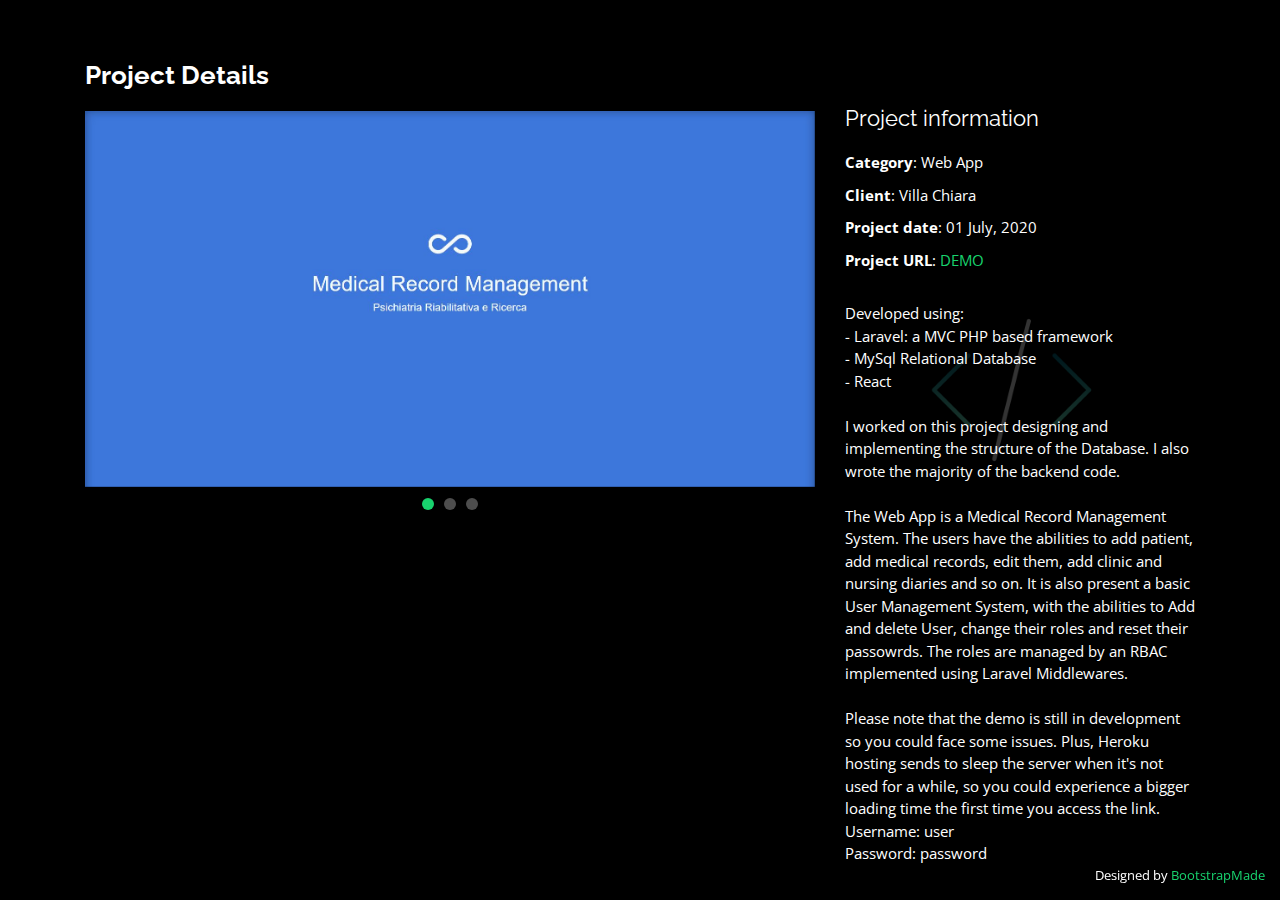
==== portfolio-details-mrm.html @ b6cb8870 "Portfolio" ====
<!DOCTYPE html>
<html lang="en">

<head>
  <meta charset="utf-8">
  <meta content="width=device-width, initial-scale=1.0" name="viewport">

  <title>Portfolio Details - Personal Bootstrap Template</title>
  <meta content="" name="description">
  <meta content="" name="keywords">

  <!-- Favicons -->
  <link href="assets/img/favicon.png" rel="icon">
  <link href="assets/img/apple-touch-icon.png" rel="apple-touch-icon">

  <!-- Google Fonts -->
  <link href="https://fonts.googleapis.com/css?family=Open+Sans:300,300i,400,400i,600,600i,700,700i|Raleway:300,300i,400,400i,500,500i,600,600i,700,700i|Poppins:300,300i,400,400i,500,500i,600,600i,700,700i" rel="stylesheet">

  <!-- Vendor CSS Files -->
  <link href="assets/vendor/bootstrap/css/bootstrap.min.css" rel="stylesheet">
  <link href="assets/vendor/icofont/icofont.min.css" rel="stylesheet">
  <link href="assets/vendor/remixicon/remixicon.css" rel="stylesheet">
  <link href="assets/vendor/owl.carousel/assets/owl.carousel.min.css" rel="stylesheet">
  <link href="assets/vendor/boxicons/css/boxicons.min.css" rel="stylesheet">
  <link href="assets/vendor/venobox/venobox.css" rel="stylesheet">

  <!-- Template Main CSS File -->
  <link href="assets/css/style.css" rel="stylesheet">

  <!-- =======================================================
  * Template Name: Personal - v2.4.0
  * Template URL: https://bootstrapmade.com/personal-free-resume-bootstrap-template/
  * Author: BootstrapMade.com
  * License: https://bootstrapmade.com/license/
  ======================================================== -->
</head>

<body>

  <main id="main">

    <!-- ======= Portfolio Details ======= -->
    <div id="portfolio-details" class="portfolio-details">
      <div class="container">

        <div class="row">

          <div class="col-lg-8">
            <h2 class="portfolio-title">Project Details</h2>
            <div class="owl-carousel portfolio-details-carousel">
              <img src="assets/img/portfolio/portfolio-details-mrm-1.jpg" class="img-fluid" alt="">
              <img src="assets/img/portfolio/portfolio-details-mrm-2.jpg" class="img-fluid" alt="">
              <img src="assets/img/portfolio/portfolio-details-mrm-3.jpg" class="img-fluid" alt="">
            </div>
          </div>

          <div class="col-lg-4 portfolio-info">
            <h3>Project information</h3>
            <ul>
              <li><strong>Category</strong>: Web App</li>
              <li><strong>Client</strong>: Villa Chiara</li>
              <li><strong>Project date</strong>: 01 July, 2020</li>
              <li><strong>Project URL</strong>: <a href="http://mrmfrontend.herokuapp.com/">DEMO</a></li>
            </ul>

            <p>
              Developed using:</br>
              - Laravel: a MVC PHP based framework</br>
              - MySql Relational Database</br>
              - React</br>
            </br>
              I worked on this project designing and implementing the structure of the Database. I also wrote the majority of the backend code.</br>
            </br>
              The Web App is a Medical Record Management System. The users have the abilities to add patient, add medical records, edit them, add clinic and nursing diaries and so on.
              It is also present a basic User Management System, with the abilities to Add and delete User, change their roles and reset their passowrds.
              The roles are managed by an RBAC implemented using Laravel Middlewares.</br>
            </br>
              Please note that the demo is still in development so you could face some issues. Plus, Heroku hosting sends to sleep the server when it's not used for a while, so you could experience a bigger loading time
              the first time you access the link.</br>
              Username: user</br>
              Password: password</br>
            </p>
          </div>

        </div>

      </div>
    </div><!-- End Portfolio Details -->

  </main><!-- End #main -->

  <div class="credits">
    <!-- All the links in the footer should remain intact. -->
    <!-- You can delete the links only if you purchased the pro version. -->
    <!-- Licensing information: https://bootstrapmade.com/license/ -->
    <!-- Purchase the pro version with working PHP/AJAX contact form: https://bootstrapmade.com/personal-free-resume-bootstrap-template/ -->
    Designed by <a href="https://bootstrapmade.com/">BootstrapMade</a>
  </div>

  <!-- Vendor JS Files -->
  <script src="assets/vendor/jquery/jquery.min.js"></script>
  <script src="assets/vendor/bootstrap/js/bootstrap.bundle.min.js"></script>
  <script src="assets/vendor/jquery.easing/jquery.easing.min.js"></script>
  <script src="assets/vendor/php-email-form/validate.js"></script>
  <script src="assets/vendor/waypoints/jquery.waypoints.min.js"></script>
  <script src="assets/vendor/counterup/counterup.min.js"></script>
  <script src="assets/vendor/owl.carousel/owl.carousel.min.js"></script>
  <script src="assets/vendor/isotope-layout/isotope.pkgd.min.js"></script>
  <script src="assets/vendor/venobox/venobox.min.js"></script>

  <!-- Template Main JS File -->
  <script src="assets/js/main.js"></script>

</body>

</html>
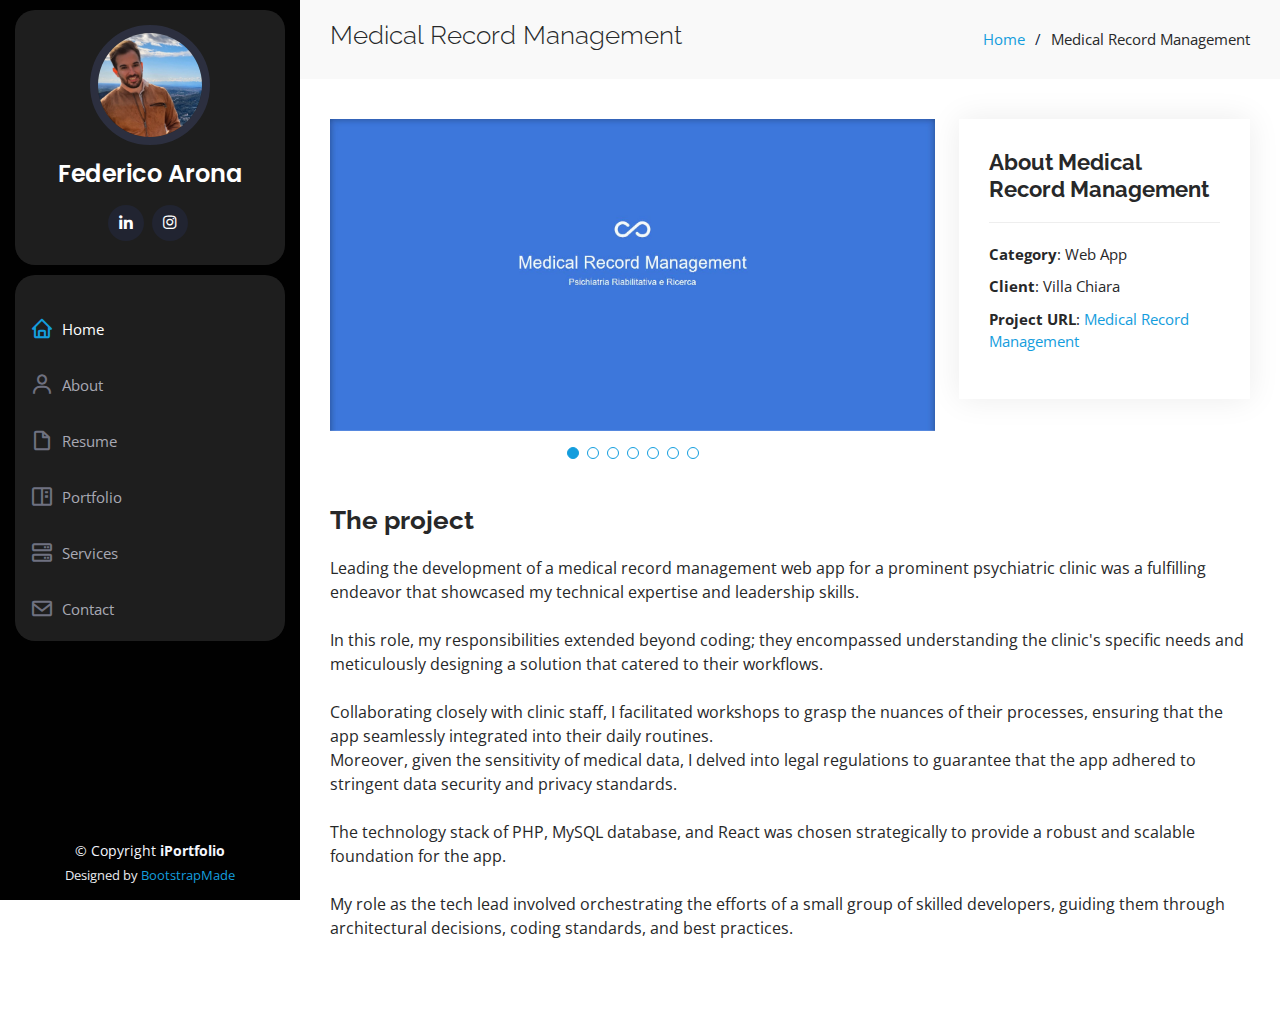
==== commit e49d1103: "change site style and update informations" ====
--- a/portfolio-details-mrm.html
+++ b/portfolio-details-mrm.html
@@ -5,31 +5,32 @@
   <meta charset="utf-8">
   <meta content="width=device-width, initial-scale=1.0" name="viewport">
 
-  <title>Portfolio Details - Personal Bootstrap Template</title>
+  <title>Portfolio Details - Medical Record Management</title>
   <meta content="" name="description">
   <meta content="" name="keywords">
 
   <!-- Favicons -->
-  <link href="assets/img/favicon.png" rel="icon">
-  <link href="assets/img/apple-touch-icon.png" rel="apple-touch-icon">
+  <link href="assets/img/logo_white_large.png" rel="icon">
+  <link href="assets/img/logo_white_large.png" rel="apple-touch-icon">
 
   <!-- Google Fonts -->
   <link href="https://fonts.googleapis.com/css?family=Open+Sans:300,300i,400,400i,600,600i,700,700i|Raleway:300,300i,400,400i,500,500i,600,600i,700,700i|Poppins:300,300i,400,400i,500,500i,600,600i,700,700i" rel="stylesheet">
 
   <!-- Vendor CSS Files -->
+  <link href="assets/vendor/aos/aos.css" rel="stylesheet">
   <link href="assets/vendor/bootstrap/css/bootstrap.min.css" rel="stylesheet">
-  <link href="assets/vendor/icofont/icofont.min.css" rel="stylesheet">
-  <link href="assets/vendor/remixicon/remixicon.css" rel="stylesheet">
-  <link href="assets/vendor/owl.carousel/assets/owl.carousel.min.css" rel="stylesheet">
+  <link href="assets/vendor/bootstrap-icons/bootstrap-icons.css" rel="stylesheet">
   <link href="assets/vendor/boxicons/css/boxicons.min.css" rel="stylesheet">
-  <link href="assets/vendor/venobox/venobox.css" rel="stylesheet">
+  <link href="assets/vendor/glightbox/css/glightbox.min.css" rel="stylesheet">
+  <link href="assets/vendor/swiper/swiper-bundle.min.css" rel="stylesheet">
 
   <!-- Template Main CSS File -->
   <link href="assets/css/style.css" rel="stylesheet">
 
   <!-- =======================================================
-  * Template Name: Personal - v2.4.0
-  * Template URL: https://bootstrapmade.com/personal-free-resume-bootstrap-template/
+  * Template Name: iPortfolio
+  * Updated: Jul 27 2023 with Bootstrap v5.3.1
+  * Template URL: https://bootstrapmade.com/iportfolio-bootstrap-portfolio-websites-template/
   * Author: BootstrapMade.com
   * License: https://bootstrapmade.com/license/
   ======================================================== -->
@@ -37,76 +38,167 @@
 
 <body>
 
+  <!-- ======= Mobile nav toggle button ======= -->
+  <i class="bi bi-list mobile-nav-toggle d-xl-none"></i>
+
+  <!-- ======= Header ======= -->
+  <header id="header">
+    <div class="d-flex flex-column">
+
+      <div class="profile">
+        <img src="assets/img/me.webp" alt="" class="img-fluid rounded-circle">
+        <h1 class="text-light"><a href="index.html">Federico Arona</a></h1>
+        <div class="social-links mt-3 text-center">
+          <a href="https://www.linkedin.com/in/federico-arona-595134163/" class="linkedin"><i class="bx bxl-linkedin"></i></a>
+          <a href="https://www.instagram.com/itsfedefico/" class="instagram"><i class="bx bxl-instagram"></i></a>
+        </div>          
+</br>
+
+      </div>
+
+      <nav id="navbar" class="nav-menu navbar">
+        <ul>
+          <li><a href="index.html#hero" class="nav-link scrollto active"><i class="bx bx-home"></i> <span>Home</span></a></li>
+          <li><a href="index.html#about" class="nav-link scrollto"><i class="bx bx-user"></i> <span>About</span></a></li>
+          <li><a href="index.html#resume" class="nav-link scrollto"><i class="bx bx-file-blank"></i> <span>Resume</span></a></li>
+          <li><a href="index.html#portfolio" class="nav-link scrollto"><i class="bx bx-book-content"></i> <span>Portfolio</span></a></li>
+          <li><a href="index.html#services" class="nav-link scrollto"><i class="bx bx-server"></i> <span>Services</span></a></li>
+          <li><a href="index.html#contact" class="nav-link scrollto"><i class="bx bx-envelope"></i> <span>Contact</span></a></li>
+        </ul>
+      </nav><!-- .nav-menu -->
+    </div>
+  </header><!-- End Header -->
+
   <main id="main">
 
-    <!-- ======= Portfolio Details ======= -->
-    <div id="portfolio-details" class="portfolio-details">
+    <!-- ======= Breadcrumbs ======= -->
+    <section id="breadcrumbs" class="breadcrumbs">
       <div class="container">
 
-        <div class="row">
+        <div class="d-flex justify-content-between align-items-center">
+          <h2>Medical Record Management</h2>
+          <ol>
+            <li><a href="index.html">Home</a></li>
+            <li>Medical Record Management</li>
+          </ol>
+        </div>
+
+      </div>
+    </section><!-- End Breadcrumbs -->
+
+    <!-- ======= Portfolio Details Section ======= -->
+    <section id="portfolio-details" class="portfolio-details">
+      <div class="container">
+
+        <div class="row gy-4">
 
           <div class="col-lg-8">
-            <h2 class="portfolio-title">Project Details</h2>
-            <div class="owl-carousel portfolio-details-carousel">
-              <img src="assets/img/portfolio/portfolio-details-mrm-1.jpg" class="img-fluid" alt="">
-              <img src="assets/img/portfolio/portfolio-details-mrm-2.jpg" class="img-fluid" alt="">
-              <img src="assets/img/portfolio/portfolio-details-mrm-3.jpg" class="img-fluid" alt="">
+            <div class="portfolio-details-slider swiper">
+              <div class="swiper-wrapper align-items-center">
+
+                <div class="swiper-slide">
+                  <img src="assets/img/portfolio/portfolio-details-mrm-1.jpg" alt="">
+                </div>
+
+                <div class="swiper-slide">
+                  <img src="assets/img/portfolio/portfolio-details-mrm-2.png" alt="">
+                </div>
+
+                <div class="swiper-slide">
+                  <img src="assets/img/portfolio/portfolio-details-mrm-3.png" alt="">
+                </div>
+                
+                <div class="swiper-slide">
+                  <img src="assets/img/portfolio/portfolio-details-mrm-4.png" alt="">
+                </div>
+                
+                <div class="swiper-slide">
+                  <img src="assets/img/portfolio/portfolio-details-mrm-5.png" alt="">
+                </div>
+
+                <div class="swiper-slide">
+                  <img src="assets/img/portfolio/portfolio-details-mrm-6.png" alt="">
+                </div>
+
+                <div class="swiper-slide">
+                  <img src="assets/img/portfolio/portfolio-details-mrm-7.png" alt="">
+                </div>
+
+              </div>
+              <div class="swiper-pagination"></div>
             </div>
           </div>
 
-          <div class="col-lg-4 portfolio-info">
-            <h3>Project information</h3>
-            <ul>
-              <li><strong>Category</strong>: Web App</li>
-              <li><strong>Client</strong>: Villa Chiara</li>
-              <li><strong>Project date</strong>: 01 July, 2020</li>
-              <li><strong>Project URL</strong>: <a href="http://mrmfrontend.herokuapp.com/">DEMO</a></li>
-            </ul>
-
-            <p>
-              Developed using:</br>
-              - Laravel: a MVC PHP based framework</br>
-              - MySql Relational Database</br>
-              - React</br>
-            </br>
-              I worked on this project designing and implementing the structure of the Database. I also wrote the majority of the backend code.</br>
-            </br>
-              The Web App is a Medical Record Management System. The users have the abilities to add patient, add medical records, edit them, add clinic and nursing diaries and so on.
-              It is also present a basic User Management System, with the abilities to Add and delete User, change their roles and reset their passowrds.
-              The roles are managed by an RBAC implemented using Laravel Middlewares.</br>
-            </br>
-              Please note that the demo is still in development so you could face some issues. Plus, Heroku hosting sends to sleep the server when it's not used for a while, so you could experience a bigger loading time
-              the first time you access the link.</br>
-              Username: user</br>
-              Password: password</br>
-            </p>
+          <div class="col-lg-4">
+            <div class="portfolio-info">
+              <h3>About Medical Record Management</h3>
+              <ul>
+                <li><strong>Category</strong>: Web App</li>
+                <li><strong>Client</strong>: Villa Chiara</li>
+                <li><strong>Project URL</strong>: <a href="http://mrmfrontend.herokuapp.com/">Medical Record Management</a></li>
+              </ul>
+            </div>
+
           </div>
 
         </div>
 
-      </div>
-    </div><!-- End Portfolio Details -->
+        <div class="portfolio-description">
+          <h2>The project</h2>
+          <p>
+            Leading the development of a medical record management web app for a prominent psychiatric clinic 
+            was a fulfilling endeavor that showcased my technical expertise and leadership skills. 
+          </br></br>
+          In this role, my responsibilities extended beyond coding; 
+          they encompassed understanding the clinic's specific needs and meticulously designing a 
+          solution that catered to their workflows.
+        </br></br>
+          Collaborating closely with clinic staff, I facilitated workshops to grasp the nuances of their processes, 
+          ensuring that the app seamlessly integrated into their daily routines. 
+        </br>
+          Moreover, given the sensitivity of medical data, I delved into legal regulations to guarantee that the app adhered to stringent data security and privacy standards.
+        </br></br>
+          The technology stack of PHP, MySQL database, and React was chosen strategically 
+          to provide a robust and scalable foundation for the app. 
+        </br></br>
+          My role as the tech lead involved orchestrating the efforts of a small group of skilled developers, 
+          guiding them through architectural decisions, coding standards, and best practices. 
+          </p>
+        </div>
+
+      </div>
+    </section><!-- End Portfolio Details Section -->
 
   </main><!-- End #main -->
 
-  <div class="credits">
-    <!-- All the links in the footer should remain intact. -->
-    <!-- You can delete the links only if you purchased the pro version. -->
-    <!-- Licensing information: https://bootstrapmade.com/license/ -->
-    <!-- Purchase the pro version with working PHP/AJAX contact form: https://bootstrapmade.com/personal-free-resume-bootstrap-template/ -->
-    Designed by <a href="https://bootstrapmade.com/">BootstrapMade</a>
-  </div>
+  <!-- ======= Footer ======= -->
+  <footer id="footer">
+    <div class="container">
+      <div class="copyright">
+        &copy; Copyright <strong><span>iPortfolio</span></strong>
+      </div>
+      <div class="credits">
+        <!-- All the links in the footer should remain intact. -->
+        <!-- You can delete the links only if you purchased the pro version. -->
+        <!-- Licensing information: https://bootstrapmade.com/license/ -->
+        <!-- Purchase the pro version with working PHP/AJAX contact form: https://bootstrapmade.com/iportfolio-bootstrap-portfolio-websites-template/ -->
+        Designed by <a href="https://bootstrapmade.com/">BootstrapMade</a>
+      </div>
+    </div>
+  </footer><!-- End  Footer -->
+
+  <a href="#" class="back-to-top d-flex align-items-center justify-content-center"><i class="bi bi-arrow-up-short"></i></a>
 
   <!-- Vendor JS Files -->
-  <script src="assets/vendor/jquery/jquery.min.js"></script>
+  <script src="assets/vendor/purecounter/purecounter_vanilla.js"></script>
+  <script src="assets/vendor/aos/aos.js"></script>
   <script src="assets/vendor/bootstrap/js/bootstrap.bundle.min.js"></script>
-  <script src="assets/vendor/jquery.easing/jquery.easing.min.js"></script>
+  <script src="assets/vendor/glightbox/js/glightbox.min.js"></script>
+  <script src="assets/vendor/isotope-layout/isotope.pkgd.min.js"></script>
+  <script src="assets/vendor/swiper/swiper-bundle.min.js"></script>
+  <script src="assets/vendor/typed.js/typed.umd.js"></script>
+  <script src="assets/vendor/waypoints/noframework.waypoints.js"></script>
   <script src="assets/vendor/php-email-form/validate.js"></script>
-  <script src="assets/vendor/waypoints/jquery.waypoints.min.js"></script>
-  <script src="assets/vendor/counterup/counterup.min.js"></script>
-  <script src="assets/vendor/owl.carousel/owl.carousel.min.js"></script>
-  <script src="assets/vendor/isotope-layout/isotope.pkgd.min.js"></script>
-  <script src="assets/vendor/venobox/venobox.min.js"></script>
 
   <!-- Template Main JS File -->
   <script src="assets/js/main.js"></script>
